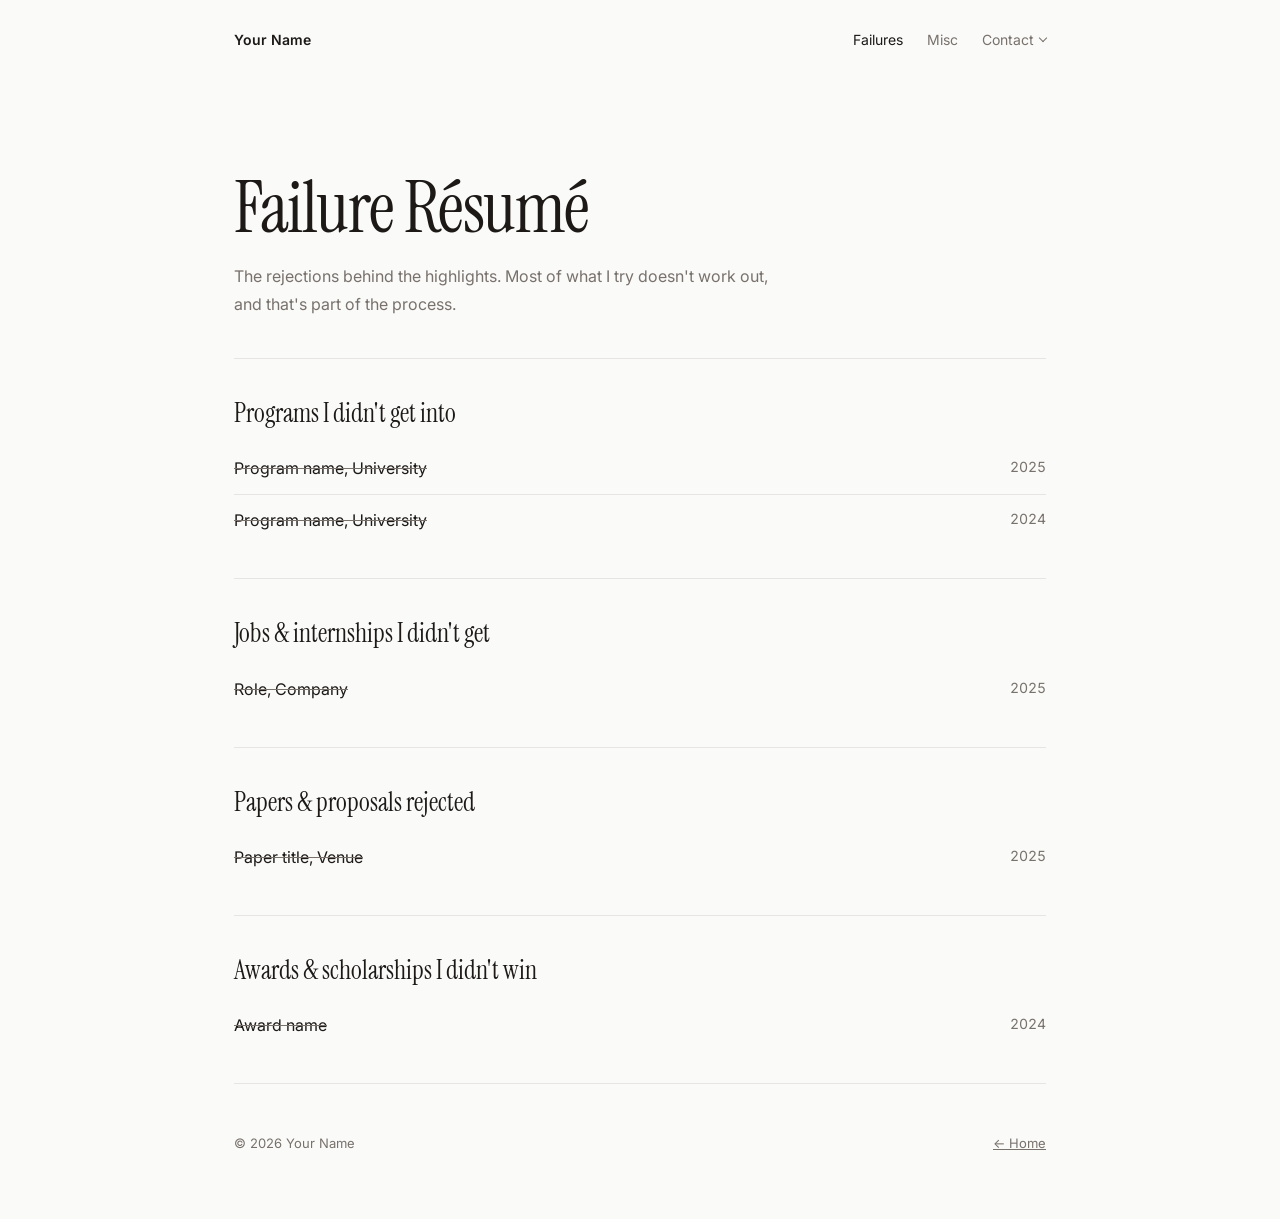
==== failures.html @ eed22601 "Add Failures and Misc pages, contact menu, and homepage layout updates - Move Failure Résumé and Mis" ====
<!doctype html>
<html lang="en">
<head>
<meta charset="utf-8">
<meta name="viewport" content="width=device-width, initial-scale=1">
<title>Failure Résumé · Your Name</title>
<meta name="description" content="Failure résumé of Your Name">
<link rel="preconnect" href="https://fonts.googleapis.com">
<link rel="preconnect" href="https://fonts.gstatic.com" crossorigin>
<link href="https://fonts.googleapis.com/css2?family=Instrument+Serif:ital@0;1&family=Inter:wght@400;500;600&display=swap" rel="stylesheet">
<link href="style.css" rel="stylesheet">
</head>
<body class="ready">
<div class="wrap">
  <header class="top">
    <a class="brand" href="index.html">Your Name</a>
    <nav><a href="failures.html" aria-current="page">Failures</a><a href="misc.html">Misc</a><details class="contact"><summary>Contact</summary><div class="menu"><a href="mailto:you@example.com">Email</a><a href="https://www.linkedin.com/in/your-handle" target="_blank" rel="noopener">LinkedIn</a><a href="https://openreview.net/profile?id=~Your_Name1" target="_blank" rel="noopener">OpenReview</a></div></details></nav>
  </header>

  <main>
    <div class="page-head">
      <h1>Failure Résumé</h1>
      <p>The rejections behind the highlights. Most of what I try doesn't work out, and that's part of the process.</p>
    </div>

    <!-- 每一行一条，按年份从新到旧；不需要的分组整块删掉即可 -->
    <div class="fgroup">
      <h3>Programs I didn't get into</h3>
      <div class="frow"><span>Program name, University</span><time>2025</time></div>
      <div class="frow"><span>Program name, University</span><time>2024</time></div>
    </div>

    <div class="fgroup">
      <h3>Jobs &amp; internships I didn't get</h3>
      <div class="frow"><span>Role, Company</span><time>2025</time></div>
    </div>

    <div class="fgroup">
      <h3>Papers &amp; proposals rejected</h3>
      <div class="frow"><span>Paper title, Venue</span><time>2025</time></div>
    </div>

    <div class="fgroup">
      <h3>Awards &amp; scholarships I didn't win</h3>
      <div class="frow"><span>Award name</span><time>2024</time></div>
    </div>
  </main>

  <footer><span>© 2026 Your Name</span><a href="index.html">← Home</a></footer>
</div>
<script src="site.js"></script>
</body>
</html>
---- style.css ----
/* =========================================================
   全站共用样式（首页、Failures、Misc 三个页面都用这一份）
   ========================================================= */
:root{
  --bg:#fafaf9; --fg:#1c1917; --muted:#78716c; --line:#e7e5e4; --soft:#f0efed; --accent:#2563eb;
  --serif:"Instrument Serif",Georgia,serif;
  --sans:"Inter",-apple-system,"Helvetica Neue",sans-serif;
}
@media (prefers-color-scheme: dark){
  :root{ --bg:#0c0a09; --fg:#f5f5f4; --muted:#a8a29e; --line:#292524; --soft:#1c1917; --accent:#60a5fa; }
}

*{box-sizing:border-box;margin:0;padding:0}
html{scroll-behavior:smooth}
body{background:var(--bg);color:var(--fg);font-family:var(--sans);line-height:1.7;-webkit-font-smoothing:antialiased}
a{color:inherit}

.wrap{max-width:860px;margin:0 auto;padding:0 24px}

/* 顶栏 */
header.top{display:flex;justify-content:space-between;align-items:center;padding:28px 0;font-size:14px}
header.top nav{display:flex;align-items:center;gap:24px}
/* Contact 下拉菜单 */
.contact{position:relative}
.contact summary{list-style:none;cursor:pointer;color:var(--muted);transition:color .2s;display:flex;align-items:center;gap:6px}
.contact summary::-webkit-details-marker{display:none}
.contact summary::after{content:"";width:5px;height:5px;border-right:1.5px solid currentColor;border-bottom:1.5px solid currentColor;
  transform:translateY(-2px) rotate(45deg);transition:transform .2s}
.contact[open] summary::after{transform:translateY(1px) rotate(-135deg)}
.contact summary:hover,.contact[open] summary{color:var(--fg)}
.contact .menu{position:absolute;right:0;top:calc(100% + 12px);z-index:50;min-width:170px;padding:6px;
  background:var(--bg);border:1px solid var(--line);border-radius:12px;box-shadow:0 12px 32px -12px #0003;
  animation:drop .18s ease}
.contact .menu a{display:block;padding:8px 12px;border-radius:8px;color:var(--fg)!important}
.contact .menu a:hover{background:var(--soft)}
@keyframes drop{from{opacity:0;transform:translateY(-4px)}}
@media (max-width:480px){ header.top nav{gap:14px} }
header.top nav a{text-decoration:none;color:var(--muted);transition:color .2s}
header.top nav a:hover,header.top nav a[aria-current="page"]{color:var(--fg)}
.brand{font-weight:600;text-decoration:none}

/* 首页：左照片、右介绍 */
.hero{display:grid;grid-template-columns:240px 1fr;gap:56px;align-items:start;padding:10vh 0 12vh}
.photo{position:relative;width:240px;aspect-ratio:4/5;border-radius:0;overflow:hidden;
  background:var(--soft);display:grid;place-items:center;box-shadow:0 0 0 1px var(--line)}
.photo span{font-family:var(--serif);font-size:64px;color:var(--muted)}
.photo img{position:absolute;inset:0;width:100%;height:100%;object-fit:cover}
.hero h1{font-family:var(--serif);font-weight:400;font-size:36px;line-height:1.15;letter-spacing:-.01em}
.hero h1 em{color:var(--muted)}
.hero p{font-size:16px;color:var(--muted);max-width:34em}
.hero h1+p{margin-top:20px}
.hero p+p{margin-top:14px}

@media (max-width:640px){
  .hero{grid-template-columns:1fr;gap:32px;min-height:0;padding:8vh 0}
  .photo{width:150px}
  .photo span{font-size:44px}
}

/* 分区 */
section{padding:56px 0;border-top:1px solid var(--line)}
section h2{font-size:13px;font-weight:500;letter-spacing:.12em;text-transform:uppercase;color:var(--muted);margin-bottom:28px}
.links{display:flex;flex-wrap:wrap;gap:12px 28px}
.links a{text-decoration:none;border-bottom:1px solid var(--line);padding-bottom:2px;transition:border-color .2s}
.links a:hover{border-color:var(--fg)}

/* 子页面标题 */
.page-head{padding:10vh 0 40px}
.page-head h1{font-family:var(--serif);font-weight:400;font-size:clamp(44px,8vw,72px);line-height:1.05;letter-spacing:-.02em}
.page-head p{margin-top:18px;color:var(--muted);max-width:34em}

/* Failure Résumé */
.fgroup{padding:32px 0;border-top:1px solid var(--line)}
.fgroup h3{font-family:var(--serif);font-weight:400;font-size:26px;margin-bottom:8px}
.frow{display:flex;justify-content:space-between;gap:24px;padding:12px 0;border-bottom:1px solid var(--line)}
.frow:last-child{border-bottom:0}
.frow span{text-decoration:line-through;text-decoration-color:var(--muted);text-decoration-thickness:1px}
.frow time{color:var(--muted);font-size:14px;font-variant-numeric:tabular-nums;flex:none}

/* Misc：照片墙 */
.gallery{display:grid;grid-template-columns:repeat(3,1fr);gap:16px;padding-bottom:24px}
.gallery figure{margin:0}
.gallery .pic{aspect-ratio:1;border-radius:14px;overflow:hidden;background:var(--soft);display:grid;place-items:center}
.gallery .pic img{width:100%;height:100%;object-fit:cover;display:block;transition:transform .5s ease}
.gallery figure:hover .pic img{transform:scale(1.04)}
.gallery .pic.empty::after{content:"🐱";font-size:40px;opacity:.45}
.gallery figcaption{margin-top:8px;font-size:14px;color:var(--muted)}
@media (max-width:640px){ .gallery{grid-template-columns:repeat(2,1fr);gap:12px} }

/* 页脚 */
footer{padding:48px 0 64px;color:var(--muted);font-size:13px;display:flex;justify-content:space-between;border-top:1px solid var(--line)}
#replay{all:unset;cursor:pointer;text-decoration:underline;text-underline-offset:3px}

/* 进场动画 */
.reveal{opacity:0;transform:translateY(12px);transition:opacity .8s ease,transform .8s ease}
body.ready .reveal{opacity:1;transform:none}

@media (prefers-reduced-motion: reduce){
  *{animation:none!important;transition:none!important}
}
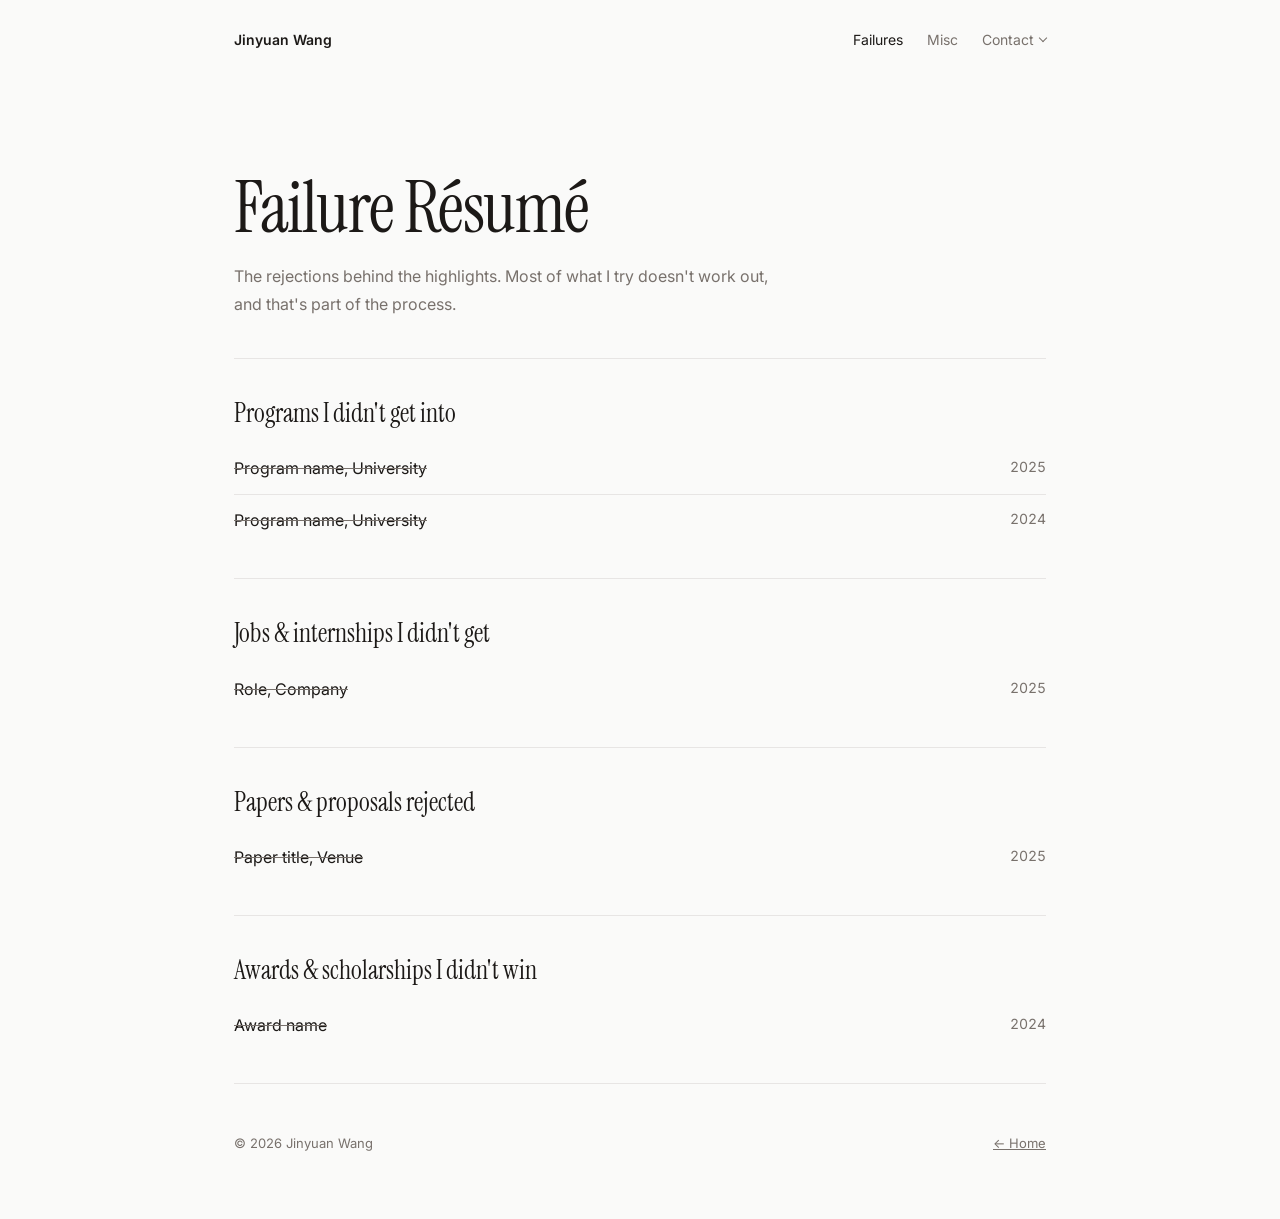
==== commit 547aafb8: "Use Jinyuan Wang in place of the placeholder name Co-Authored-By: Claude Opus 5.5 <noreply@anthropic" ====
--- a/failures.html
+++ b/failures.html
@@ -3,8 +3,8 @@
 <head>
 <meta charset="utf-8">
 <meta name="viewport" content="width=device-width, initial-scale=1">
-<title>Failure Résumé · Your Name</title>
-<meta name="description" content="Failure résumé of Your Name">
+<title>Failure Résumé · Jinyuan Wang</title>
+<meta name="description" content="Failure résumé of Jinyuan Wang">
 <link rel="preconnect" href="https://fonts.googleapis.com">
 <link rel="preconnect" href="https://fonts.gstatic.com" crossorigin>
 <link href="https://fonts.googleapis.com/css2?family=Instrument+Serif:ital@0;1&family=Inter:wght@400;500;600&display=swap" rel="stylesheet">
@@ -13,7 +13,7 @@
 <body class="ready">
 <div class="wrap">
   <header class="top">
-    <a class="brand" href="index.html">Your Name</a>
+    <a class="brand" href="index.html">Jinyuan Wang</a>
     <nav><a href="failures.html" aria-current="page">Failures</a><a href="misc.html">Misc</a><details class="contact"><summary>Contact</summary><div class="menu"><a href="mailto:you@example.com">Email</a><a href="https://www.linkedin.com/in/your-handle" target="_blank" rel="noopener">LinkedIn</a><a href="https://openreview.net/profile?id=~Your_Name1" target="_blank" rel="noopener">OpenReview</a></div></details></nav>
   </header>
 
@@ -46,7 +46,7 @@
     </div>
   </main>
 
-  <footer><span>© 2026 Your Name</span><a href="index.html">← Home</a></footer>
+  <footer><span>© 2026 Jinyuan Wang</span><a href="index.html">← Home</a></footer>
 </div>
 <script src="site.js"></script>
 </body>
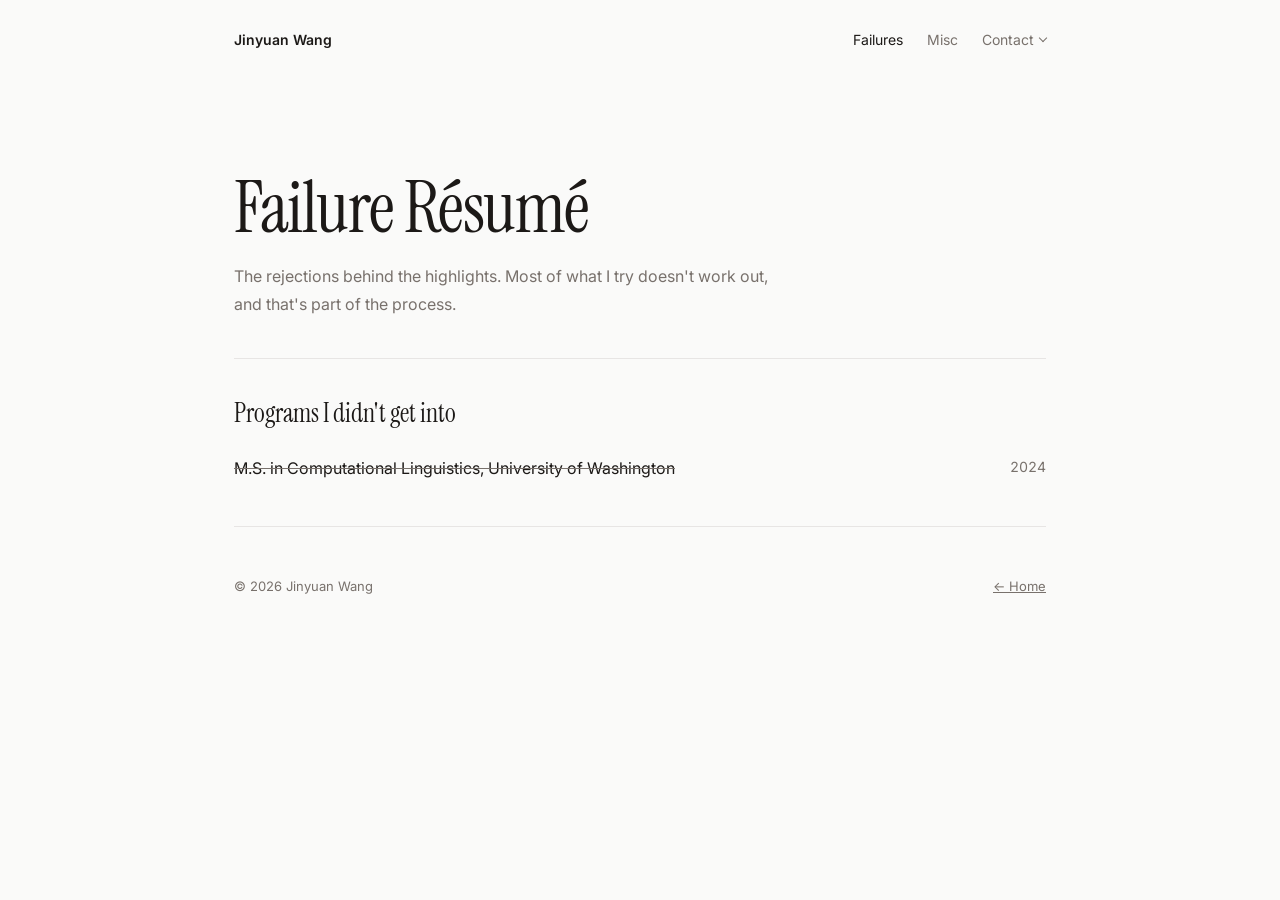
==== commit 6af1d06a: "Fill in intro, contact links and failure entry - Add research tagline and a three-paragraph intro - " ====
--- a/failures.html
+++ b/failures.html
@@ -14,7 +14,7 @@
 <div class="wrap">
   <header class="top">
     <a class="brand" href="index.html">Jinyuan Wang</a>
-    <nav><a href="failures.html" aria-current="page">Failures</a><a href="misc.html">Misc</a><details class="contact"><summary>Contact</summary><div class="menu"><a href="mailto:you@example.com">Email</a><a href="https://www.linkedin.com/in/your-handle" target="_blank" rel="noopener">LinkedIn</a><a href="https://openreview.net/profile?id=~Your_Name1" target="_blank" rel="noopener">OpenReview</a></div></details></nav>
+    <nav><a href="failures.html" aria-current="page">Failures</a><a href="misc.html">Misc</a><details class="contact"><summary>Contact</summary><div class="menu"><a href="mailto:wangjiny@iu.edu">wangjiny@iu.edu</a><a href="mailto:jinyuanw27@outlook.com">jinyuanw27@outlook.com</a><a href="https://www.linkedin.com/in/jinyuan-wang-0a0b6335b/" target="_blank" rel="noopener">LinkedIn</a><a href="https://openreview.net/profile?id=~Jinyuan_Wang3" target="_blank" rel="noopener">OpenReview</a></div></details></nav>
   </header>
 
   <main>
@@ -23,26 +23,11 @@
       <p>The rejections behind the highlights. Most of what I try doesn't work out, and that's part of the process.</p>
     </div>
 
-    <!-- 每一行一条，按年份从新到旧；不需要的分组整块删掉即可 -->
+    <!-- 每一行一条，按年份从新到旧。新的分组可以复制整个 <div class="fgroup">…</div>，
+         比如 “Jobs &amp; internships I didn't get”、“Papers &amp; proposals rejected”、“Awards &amp; scholarships I didn't win” -->
     <div class="fgroup">
       <h3>Programs I didn't get into</h3>
-      <div class="frow"><span>Program name, University</span><time>2025</time></div>
-      <div class="frow"><span>Program name, University</span><time>2024</time></div>
-    </div>
-
-    <div class="fgroup">
-      <h3>Jobs &amp; internships I didn't get</h3>
-      <div class="frow"><span>Role, Company</span><time>2025</time></div>
-    </div>
-
-    <div class="fgroup">
-      <h3>Papers &amp; proposals rejected</h3>
-      <div class="frow"><span>Paper title, Venue</span><time>2025</time></div>
-    </div>
-
-    <div class="fgroup">
-      <h3>Awards &amp; scholarships I didn't win</h3>
-      <div class="frow"><span>Award name</span><time>2024</time></div>
+      <div class="frow"><span>M.S. in Computational Linguistics, University of Washington</span><time>2024</time></div>
     </div>
   </main>
 
--- a/style.css
+++ b/style.css
@@ -31,7 +31,7 @@
 .contact .menu{position:absolute;right:0;top:calc(100% + 12px);z-index:50;min-width:170px;padding:6px;
   background:var(--bg);border:1px solid var(--line);border-radius:12px;box-shadow:0 12px 32px -12px #0003;
   animation:drop .18s ease}
-.contact .menu a{display:block;padding:8px 12px;border-radius:8px;color:var(--fg)!important}
+.contact .menu a{display:block;padding:8px 12px;border-radius:8px;color:var(--fg)!important;white-space:nowrap}
 .contact .menu a:hover{background:var(--soft)}
 @keyframes drop{from{opacity:0;transform:translateY(-4px)}}
 @media (max-width:480px){ header.top nav{gap:14px} }
@@ -83,8 +83,11 @@
 .gallery .pic{aspect-ratio:1;border-radius:14px;overflow:hidden;background:var(--soft);display:grid;place-items:center}
 .gallery .pic img{width:100%;height:100%;object-fit:cover;display:block;transition:transform .5s ease}
 .gallery figure:hover .pic img{transform:scale(1.04)}
-.gallery .pic.empty::after{content:"🐱";font-size:40px;opacity:.45}
-.gallery figcaption{margin-top:8px;font-size:14px;color:var(--muted)}
+.gallery .pic.empty::after{content:attr(data-empty);font-size:40px;opacity:.45}
+.gallery figcaption{margin-top:8px;font-size:14px;color:var(--muted);display:flex;justify-content:space-between;gap:12px}
+.gallery figcaption b{font-weight:500;color:var(--fg)}
+.mgroup{padding:32px 0 16px;border-top:1px solid var(--line)}
+.mgroup h2{font-family:var(--serif);font-weight:400;font-size:26px;margin-bottom:20px}
 @media (max-width:640px){ .gallery{grid-template-columns:repeat(2,1fr);gap:12px} }
 
 /* 页脚 */
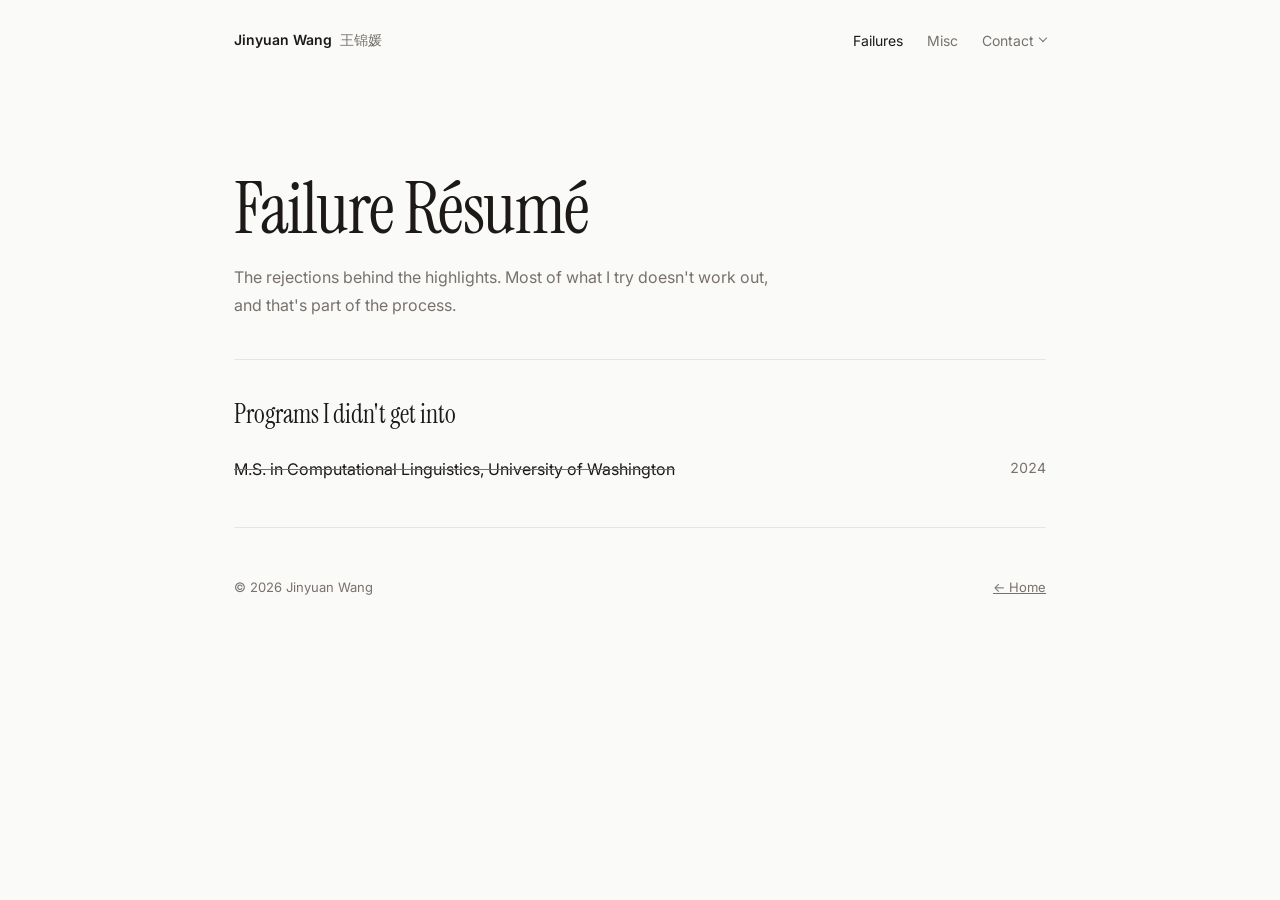
==== commit c8ea915a: "Add Chinese name next to the site name, set Chinese names in Kaiti Co-Authored-By: Claude Opus 5.5 <" ====
--- a/failures.html
+++ b/failures.html
@@ -13,8 +13,8 @@
 <body class="ready">
 <div class="wrap">
   <header class="top">
-    <a class="brand" href="index.html">Jinyuan Wang</a>
-    <nav><a href="failures.html" aria-current="page">Failures</a><a href="misc.html">Misc</a><details class="contact"><summary>Contact</summary><div class="menu"><a href="mailto:wangjiny@iu.edu">wangjiny@iu.edu</a><a href="mailto:jinyuanw27@outlook.com">jinyuanw27@outlook.com</a><a href="https://www.linkedin.com/in/jinyuan-wang-0a0b6335b/" target="_blank" rel="noopener">LinkedIn</a><a href="https://openreview.net/profile?id=~Jinyuan_Wang3" target="_blank" rel="noopener">OpenReview</a></div></details></nav>
+    <a class="brand" href="index.html">Jinyuan Wang<span class="cn">王锦媛</span></a>
+    <nav><a href="failures.html" aria-current="page">Failures</a><a href="misc.html">Misc</a><details class="contact"><summary>Contact</summary><div class="menu"><details class="sub"><summary>Email</summary><a href="mailto:wangjiny@iu.edu">wangjiny@iu.edu</a><a href="mailto:jinyuanw27@outlook.com">jinyuanw27@outlook.com</a></details><a href="https://www.linkedin.com/in/jinyuan-wang-0a0b6335b/" target="_blank" rel="noopener">LinkedIn</a><a href="https://openreview.net/profile?id=~Jinyuan_Wang3" target="_blank" rel="noopener">OpenReview</a></div></details></nav>
   </header>
 
   <main>
--- a/style.css
+++ b/style.css
@@ -33,11 +33,26 @@
   animation:drop .18s ease}
 .contact .menu a{display:block;padding:8px 12px;border-radius:8px;color:var(--fg)!important;white-space:nowrap}
 .contact .menu a:hover{background:var(--soft)}
+/* Email 子菜单：点 Email 展开两个邮箱 */
+.contact .sub summary{display:flex;justify-content:space-between;align-items:center;padding:8px 12px;border-radius:8px;color:var(--fg)}
+.contact .sub summary:hover{background:var(--soft)}
+.contact .sub summary::after{transform:rotate(-45deg)}
+.contact .sub[open] summary::after{transform:translateY(-2px) rotate(45deg)}
+.contact .sub a{padding-left:24px;font-size:13px;color:var(--muted)!important}
+.contact .sub a:hover{color:var(--fg)!important}
 @keyframes drop{from{opacity:0;transform:translateY(-4px)}}
-@media (max-width:480px){ header.top nav{gap:14px} }
+@media (max-width:480px){
+  header.top{gap:12px}
+  header.top nav{gap:14px}
+  .brand{line-height:1.25}
+  .brand .cn{display:block;margin-left:0;font-size:12px}   /* 手机上中文名放到英文名下面 */
+}
 header.top nav a{text-decoration:none;color:var(--muted);transition:color .2s}
 header.top nav a:hover,header.top nav a[aria-current="page"]{color:var(--fg)}
 .brand{font-weight:600;text-decoration:none}
+.brand .cn{font-weight:400;color:var(--muted);margin-left:8px}
+/* 中文名用楷体：Mac 上是华文楷体 STKaiti，Windows 上是楷体 KaiTi */
+.brand .cn,.kai{font-family:"STKaiti","Kaiti SC","KaiTi","楷体","BiauKai",serif}
 
 /* 首页：左照片、右介绍 */
 .hero{display:grid;grid-template-columns:240px 1fr;gap:56px;align-items:start;padding:10vh 0 12vh}
@@ -86,8 +101,10 @@
 .gallery .pic.empty::after{content:attr(data-empty);font-size:40px;opacity:.45}
 .gallery figcaption{margin-top:8px;font-size:14px;color:var(--muted);display:flex;justify-content:space-between;gap:12px}
 .gallery figcaption b{font-weight:500;color:var(--fg)}
+.gallery figcaption:empty{display:none}
 .mgroup{padding:32px 0 16px;border-top:1px solid var(--line)}
 .mgroup h2{font-family:var(--serif);font-weight:400;font-size:26px;margin-bottom:20px}
+.mgroup .sub{color:var(--muted);margin:-14px 0 20px}
 @media (max-width:640px){ .gallery{grid-template-columns:repeat(2,1fr);gap:12px} }
 
 /* 页脚 */
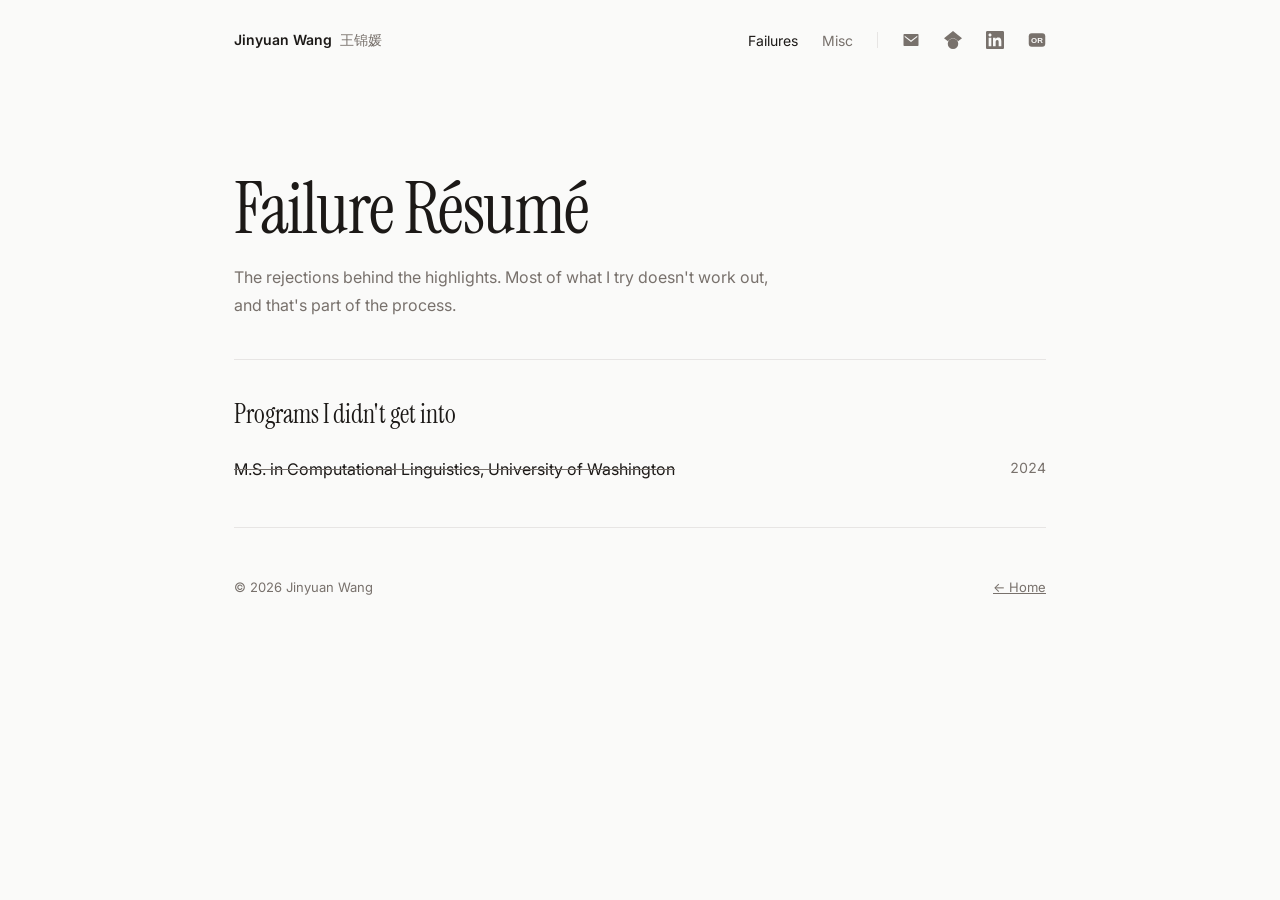
==== commit 23b07ac4: "Use icon links for contact, add Google Scholar, shrink pipeline figure - Replace the Contact menu wi" ====
--- a/failures.html
+++ b/failures.html
@@ -14,7 +14,7 @@
 <div class="wrap">
   <header class="top">
     <a class="brand" href="index.html">Jinyuan Wang<span class="cn">王锦媛</span></a>
-    <nav><a href="failures.html" aria-current="page">Failures</a><a href="misc.html">Misc</a><details class="contact"><summary>Contact</summary><div class="menu"><details class="sub"><summary>Email</summary><a href="mailto:wangjiny@iu.edu">wangjiny@iu.edu</a><a href="mailto:jinyuanw27@outlook.com">jinyuanw27@outlook.com</a></details><a href="https://www.linkedin.com/in/jinyuan-wang-0a0b6335b/" target="_blank" rel="noopener">LinkedIn</a><a href="https://openreview.net/profile?id=~Jinyuan_Wang3" target="_blank" rel="noopener">OpenReview</a></div></details></nav>
+    <nav><a href="failures.html" aria-current="page">Failures</a><a href="misc.html">Misc</a><span class="sep" aria-hidden="true"></span><details class="contact email"><summary aria-label="Email" title="Email"><svg viewBox="0 0 24 24" aria-hidden="true" focusable="false"><path fill-rule="evenodd" d="M3 4h18a1 1 0 0 1 1 1v14a1 1 0 0 1-1 1H3a1 1 0 0 1-1-1V5a1 1 0 0 1 1-1zm.6 2.2L12 12.6l8.4-6.4v1.9L12 14.5 3.6 8.1z"/></svg></summary><div class="menu"><a href="mailto:wangjiny@iu.edu">wangjiny@iu.edu</a><a href="mailto:jinyuanw27@outlook.com">jinyuanw27@outlook.com</a></div></details><a class="icon" href="https://scholar.google.com/citations?user=KeTL5JcAAAAJ&amp;hl=en" target="_blank" rel="noopener" aria-label="Google Scholar" title="Google Scholar"><svg viewBox="0 0 24 24" aria-hidden="true" focusable="false"><path d="M5.242 13.769L0 9.5 12 0l12 9.5-5.242 4.269C17.548 11.249 14.978 9.5 12 9.5c-2.977 0-5.548 1.748-6.758 4.269zM12 10a7 7 0 1 0 0 14 7 7 0 0 0 0-14z"/></svg></a><a class="icon" href="https://www.linkedin.com/in/jinyuan-wang-0a0b6335b/" target="_blank" rel="noopener" aria-label="LinkedIn" title="LinkedIn"><svg viewBox="0 0 24 24" aria-hidden="true" focusable="false"><path d="M20.447 20.452h-3.554v-5.569c0-1.328-.027-3.037-1.852-3.037-1.853 0-2.136 1.445-2.136 2.939v5.667H9.351V9h3.414v1.561h.046c.477-.9 1.637-1.85 3.37-1.85 3.601 0 4.267 2.37 4.267 5.455v6.286zM5.337 7.433c-1.144 0-2.063-.926-2.063-2.065 0-1.138.92-2.063 2.063-2.063 1.14 0 2.064.925 2.064 2.063 0 1.139-.925 2.065-2.064 2.065zm1.782 13.019H3.555V9h3.564v11.452zM22.225 0H1.771C.792 0 0 .774 0 1.729v20.542C0 23.227.792 24 1.771 24h20.451C23.2 24 24 23.227 24 22.271V1.729C24 .774 23.2 0 22.222 0h.003z"/></svg></a><a class="icon" href="https://openreview.net/profile?id=~Jinyuan_Wang3" target="_blank" rel="noopener" aria-label="OpenReview" title="OpenReview"><svg viewBox="0 0 24 24" aria-hidden="true" focusable="false"><rect x="1" y="3" width="22" height="18" rx="4"/><text x="12" y="16.2" text-anchor="middle" font-family="Helvetica, Arial, sans-serif" font-size="10.5" font-weight="700" fill="var(--bg)">OR</text></svg></a></nav>
   </header>
 
   <main>
--- a/style.css
+++ b/style.css
@@ -41,11 +41,19 @@
 .contact .sub a{padding-left:24px;font-size:13px;color:var(--muted)!important}
 .contact .sub a:hover{color:var(--fg)!important}
 @keyframes drop{from{opacity:0;transform:translateY(-4px)}}
+/* 右上角联系方式图标 */
+header.top .sep{width:1px;height:16px;background:var(--line)}
+header.top nav .icon,.contact.email summary{display:grid;place-items:center;color:var(--muted);transition:color .2s}
+header.top nav .icon svg,.contact.email summary svg{width:18px;height:18px;fill:currentColor;display:block}
+header.top nav .icon:hover,.contact.email summary:hover,.contact.email[open] summary{color:var(--fg)}
+.contact.email summary::after{display:none}
+.contact.email .menu{min-width:0}
 @media (max-width:480px){
   header.top{gap:12px}
-  header.top nav{gap:14px}
+  header.top nav{gap:11px}
+  header.top nav .icon svg,.contact.email summary svg{width:16px;height:16px}
   .brand{line-height:1.25}
-  .brand .cn{display:block;margin-left:0;font-size:12px}   /* 手机上中文名放到英文名下面 */
+  header.top .brand .cn{display:block;margin-left:0;font-size:12px}   /* 手机上中文名放到英文名下面 */
 }
 header.top nav a{text-decoration:none;color:var(--muted);transition:color .2s}
 header.top nav a:hover,header.top nav a[aria-current="page"]{color:var(--fg)}
@@ -60,6 +68,9 @@
   background:var(--soft);display:grid;place-items:center;box-shadow:0 0 0 1px var(--line)}
 .photo span{font-family:var(--serif);font-size:64px;color:var(--muted)}
 .photo img{position:absolute;inset:0;width:100%;height:100%;object-fit:cover}
+.photo-fig{margin:0;width:240px}
+.photo-fig figcaption{display:flex;justify-content:space-between;gap:12px;margin-top:10px;font-size:13px;line-height:1.5;color:var(--muted)}
+.photo-fig time{flex:none;font-variant-numeric:tabular-nums}
 .hero h1{font-family:var(--serif);font-weight:400;font-size:36px;line-height:1.15;letter-spacing:-.01em}
 .hero h1 em{color:var(--muted)}
 .hero p{font-size:16px;color:var(--muted);max-width:34em}
@@ -68,7 +79,8 @@
 
 @media (max-width:640px){
   .hero{grid-template-columns:1fr;gap:32px;min-height:0;padding:8vh 0}
-  .photo{width:150px}
+  .photo{width:200px}
+  .photo-fig{width:200px}
   .photo span{font-size:44px}
 }
 
@@ -78,6 +90,22 @@
 .links{display:flex;flex-wrap:wrap;gap:12px 28px}
 .links a{text-decoration:none;border-bottom:1px solid var(--line);padding-bottom:2px;transition:border-color .2s}
 .links a:hover{border-color:var(--fg)}
+
+/* 首页 Research */
+.paper h3{font-family:var(--serif);font-weight:400;font-size:28px;line-height:1.2;letter-spacing:-.01em}
+.paper h3 a{text-decoration:none}
+.paper h3 a:hover{text-decoration:underline;text-decoration-thickness:1px;text-underline-offset:4px}
+.paper .authors{margin-top:12px;font-size:15px;color:var(--muted)}
+.paper .authors b{font-weight:500;color:var(--fg)}
+.paper .venue{font-size:14px;color:var(--muted)}
+.paper .venue a{text-underline-offset:3px}
+.paper .summary{margin-top:14px;max-width:42em}
+.paper{display:grid;grid-template-columns:180px 1fr;gap:36px;align-items:start}
+.paper .thumb{display:grid;place-items:center;aspect-ratio:1;padding:10px;border:1px solid var(--line);border-radius:12px;background:#fff;transition:border-color .2s}
+.paper .thumb:hover{border-color:var(--muted)}
+.paper .thumb img{display:block;width:100%;height:auto}
+.paper .links{margin-top:18px}
+@media (max-width:640px){ .paper{grid-template-columns:1fr;gap:20px} .paper .thumb{width:160px} }
 
 /* 子页面标题 */
 .page-head{padding:10vh 0 40px}
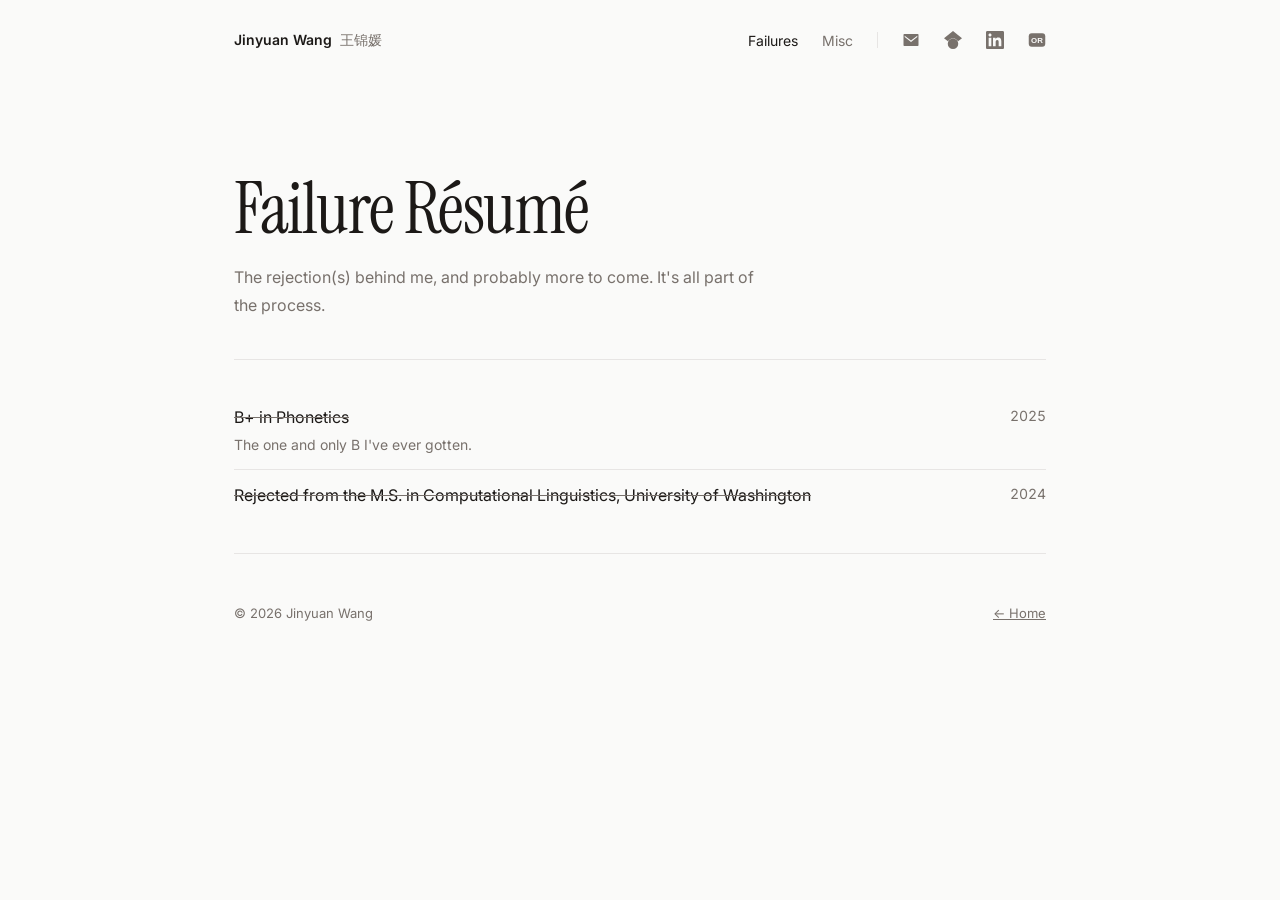
==== commit 7282c889: "Rework the Failures page into one dated list - New intro line - Add B+ in Phonetics (2025) with a no" ====
--- a/failures.html
+++ b/failures.html
@@ -20,14 +20,13 @@
   <main>
     <div class="page-head">
       <h1>Failure Résumé</h1>
-      <p>The rejections behind the highlights. Most of what I try doesn't work out, and that's part of the process.</p>
+      <p>The rejection(s) behind me, and probably more to come. It's all part of the process.</p>
     </div>
 
-    <!-- 每一行一条，按年份从新到旧。新的分组可以复制整个 <div class="fgroup">…</div>，
-         比如 “Jobs &amp; internships I didn't get”、“Papers &amp; proposals rejected”、“Awards &amp; scholarships I didn't win” -->
+    <!-- 每一行一条，按年份从新到旧排列。想加备注就照 B+ 那条在名称下面加 <small>…</small> -->
     <div class="fgroup">
-      <h3>Programs I didn't get into</h3>
-      <div class="frow"><span>M.S. in Computational Linguistics, University of Washington</span><time>2024</time></div>
+      <div class="frow"><div><span>B+ in Phonetics</span><small>The one and only B I've ever gotten.</small></div><time>2025</time></div>
+      <div class="frow"><div><span>Rejected from the M.S. in Computational Linguistics, University of Washington</span></div><time>2024</time></div>
     </div>
   </main>
 
--- a/style.css
+++ b/style.css
@@ -74,6 +74,8 @@
 .hero h1{font-family:var(--serif);font-weight:400;font-size:36px;line-height:1.15;letter-spacing:-.01em}
 .hero h1 em{color:var(--muted)}
 .hero p{font-size:16px;color:var(--muted);max-width:34em}
+.hero p a{color:var(--fg);text-decoration-color:var(--line);text-underline-offset:3px;transition:text-decoration-color .2s}
+.hero p a:hover{text-decoration-color:var(--fg)}
 .hero h1+p{margin-top:20px}
 .hero p+p{margin-top:14px}
 
@@ -118,6 +120,7 @@
 .frow{display:flex;justify-content:space-between;gap:24px;padding:12px 0;border-bottom:1px solid var(--line)}
 .frow:last-child{border-bottom:0}
 .frow span{text-decoration:line-through;text-decoration-color:var(--muted);text-decoration-thickness:1px}
+.frow small{display:block;margin-top:2px;font-size:14px;color:var(--muted)}
 .frow time{color:var(--muted);font-size:14px;font-variant-numeric:tabular-nums;flex:none}
 
 /* Misc：照片墙 */
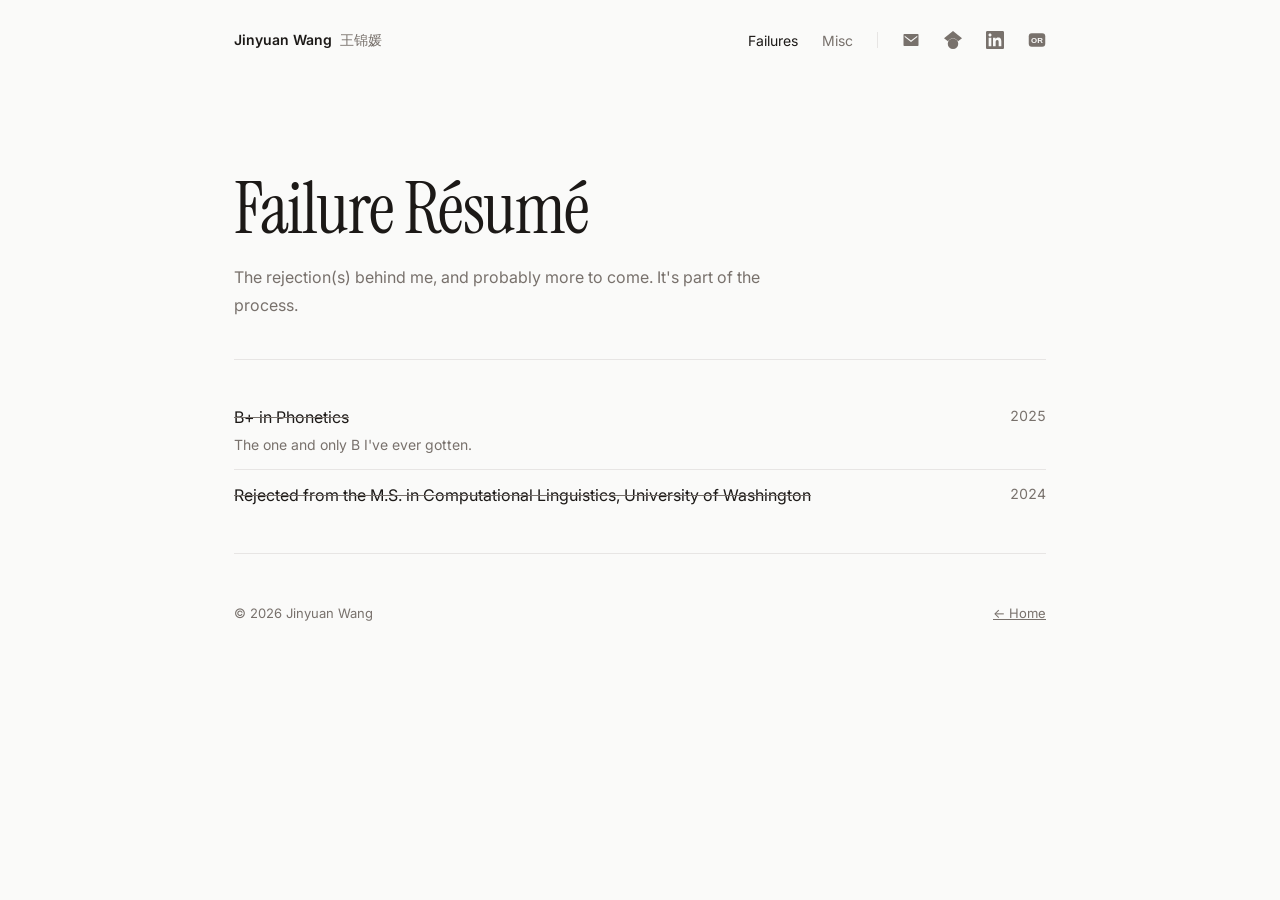
==== commit 5dba3908: "Simplify the Failures intro wording Co-Authored-By: Claude Opus 5.5 <noreply@anthropic.com>" ====
--- a/failures.html
+++ b/failures.html
@@ -20,7 +20,7 @@
   <main>
     <div class="page-head">
       <h1>Failure Résumé</h1>
-      <p>The rejection(s) behind me, and probably more to come. It's all part of the process.</p>
+      <p>The rejection(s) behind me, and probably more to come. It's part of the process.</p>
     </div>
 
     <!-- 每一行一条，按年份从新到旧排列。想加备注就照 B+ 那条在名称下面加 <small>…</small> -->
